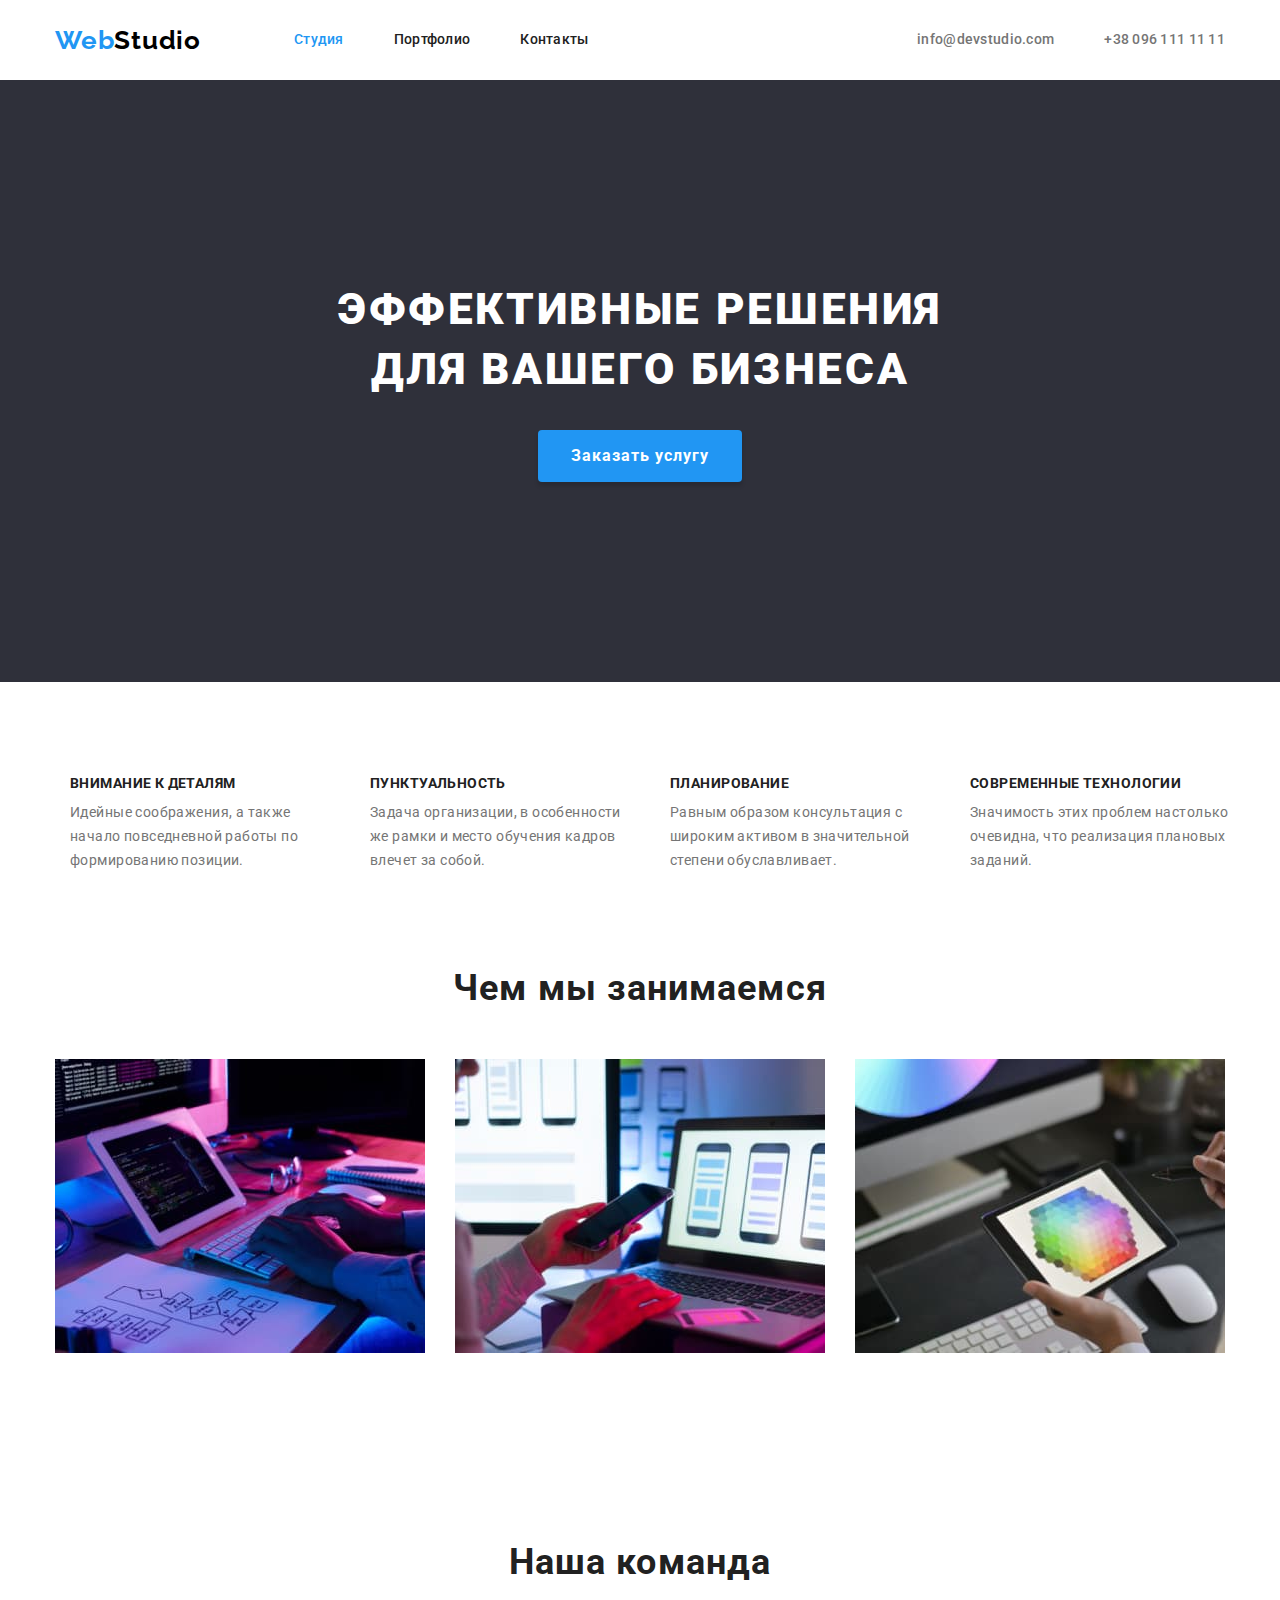
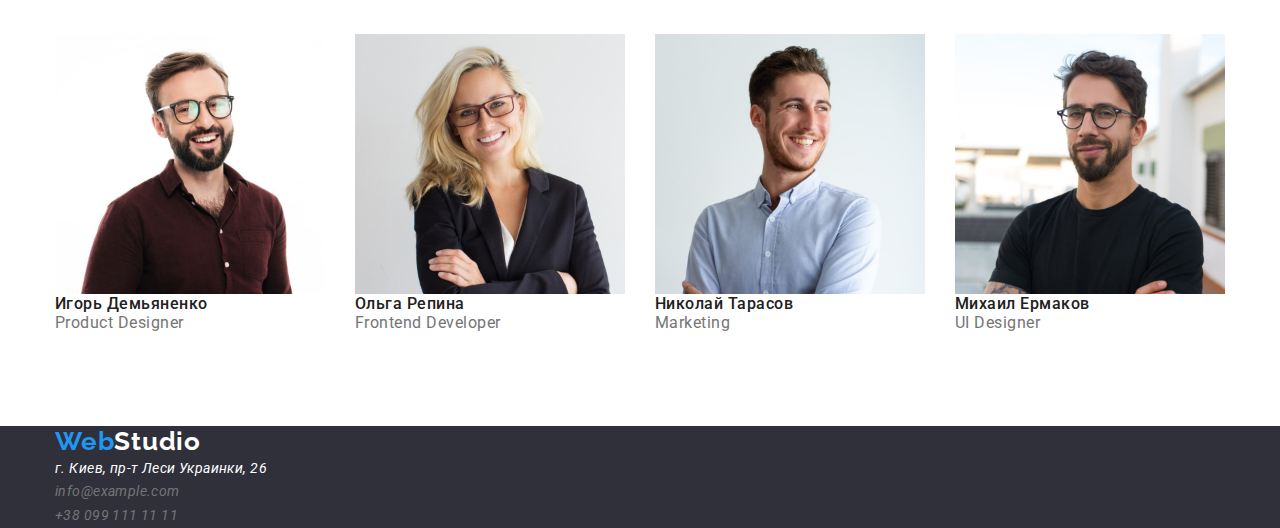
==== index.html @ 1c41a9d2 "ДЗ-3 начало начал" ====
<!DOCTYPE html>
<html lang="ru">
    <head>
        <meta charset="UTF-8">
        <meta http-equiv="X-UA-Compatible" content="IE=edge">
        <meta name="viewport" content="width=device-width, initial-scale=1.0">
        <title>WebStudio</title>
        <link rel="preconnect" href="https://fonts.gstatic.com">
        <link href="https://fonts.googleapis.com/css2?family=Raleway:wght@700&family=Roboto:wght@400;500;700;900&display=swap"
            rel="stylesheet">
        <link rel="stylesheet" href="https://cdnjs.cloudflare.com/ajax/libs/modern-normalize/1.0.0/modern-normalize.min.css">
        <link rel="stylesheet" href="./css/styles.css" />
    </head>
    <body>
        
        <!-- Голова -->
        <header class="page-header">
            <div class="container main-nav">
                <nav class="main-nav">
                    <a href="/" class="logo">
                        Web<span class="accent-logo">Studio</span>
                    </a>
                
                    <ul class="site-nav">
                        <li class="item"><a href="./index.html" class="nav-link current">Студия</a></li>
                        <li class="item"><a href="./portfolio.html" class="nav-link ">Портфолио</a></li>
                        <li class="item"><a href="" class="nav-link">Контакты</a></li>
                    </ul>
                
                </nav>  
                    <ul class="contact">
                        <li class="item"><a href="mailto:info@devstudio.com" class="nav-link">info@devstudio.com</a></li>
                        <li class="item"><a href="tel:+380961111111" class="nav-link">+38 096 111 11 11</a></li>
                    </ul>
               
            </div>
            
        </header>
        <main>
            <!-- Герой -->
            <section class="hero">
                <h1 class="hero-title">Эффективные решения<br> для вашего бизнеса</h1>
                <button type="button" class="button">Заказать услугу</button>
            </section>
        
            <!-- Особенности -->
            <section>
                <h2 hidden>Особенности</h2>
               <div class="container">
                    <ul class="feature-list container">
                        <li class="item">
                            <h3 class="title">Внимание к деталям</h3>
                            <p class="text">Идейные соображения, а также начало повседневной работы по формированию позиции.</p>
                        </li>
                        <li class="item">
                            <h3 class="title">Пунктуальность</h3>
                            <p class="text">Задача организации, в особенности же рамки и место обучения кадров влечет за собой.</p>
                        </li>
                        <li class="item">
                            <h3 class="title">Планирование</h3>
                            <p class="text">Равным образом консультация с широким активом в значительной степени обуславливает.</p>
                        </li>
                        <li class="item">
                            <h3 class="title">Современные технологии</h3>
                            <p class="text">Значимость этих проблем настолько очевидна, что реализация плановых заданий.</p>
                        </li>
                    </ul>

               </div>
                               
                </section>
            <!-- Чем мы занимаемся -->
            <section class="section">
                <div class="container">
                    <h2 class="section-title">Чем мы занимаемся</h2>
                    <ul class="client-list">
                        <li class="item">
                            <img src="./images/gallery/img1.jpg" alt="руки набирают код на клавиатуре" width="370" height="294">
                        </li>
                        <li class="item">
                            <img src="./images/gallery/img2.jpg" alt="смартфон в руке и на экране ноутбука" width="370" height="294">
                        </li>
                        <li class="item">
                            <img src="./images/gallery/img3.jpg" alt="рука вибирает цвет в программе на планшете" width="370" height="294">
                        </li>
                    </ul>

                </div>
                
            </section>
            <!-- Наша команда -->
            <section class="section">
                <div class="container">
                    <h2 class="section-title">Наша команда</h2>
                    <ul class="team">
                        <li class="item">
                            <img src="./images/team/demyanenko.jpg" alt="Игорь Демьяненко" width="270" height="260">
                            <h3 class="team-title">Игорь Демьяненко</h3>
                            <p class="text-team">Product Designer</p>
                        </li>
                        <li class="item">
                            <img src="./images/team/repina.jpg" alt="Ольга Репина" width="270" height="260">
                            <h3 class="team-title">Ольга Репина</h3>
                            <p class="text-team">Frontend Developer</p>
                        </li>
                        <li class="item">
                            <img src="./images/team/tarasov.jpg" alt="Николай Тарасов" width="270" height="260">
                            <h3 class="team-title">Николай Тарасов</h3>
                            <p class="text-team">Marketing</p>
                        </li>
                        <li class="item">
                            <img src="./images/team/ermakov.jpg" alt="Михаил Ермаков" width="270" height="260">
                            <h3 class="team-title">Михаил Ермаков</h3>
                            <p class="text-team">UI Designer</p>
                        </li>
                    </ul>

                </div>
                
            </section>
        </main>
        <!-- Подвал -->
        <footer class="page-footer">
            <div class="container">
                <a href="/" class="logo">
                    Web<span class="accent-logo-footer">Studio</span>
                </a>
                
                <address>
                    <ul class="address-nav">
                        <li>
                            <a href="https://goo.gl/maps/9KK1yusb2Qq15Eds9" target="_blank" rel="noopener noreferrer"
                                class="address-link">г. Киев, пр-т Леси
                                Украинки, 26</a>
                        </li>
                        <li>
                            <a href="mailto:info@example.com" class="nav-link">info@example.com</a>
                        </li>
                        <li>
                            <a href="tel:+380991111111" class="nav-link">+38 099 111 11 11</a>
                        </li>
                    </ul>
                
                </address>
            </div>
            
        
        
        </footer>

    
    </body>
</html>
---- css/styles.css ----
:root {
  --primary-text-color: #757575;
  --title-text-color: #212121;
  --accent-color: #2196f3;
  --second-color: #ffffff;
  --double-accent-color: #2196f3;
  --background-fon-color: #2f303a;
  --second-transparent-color: color: rgba(255, 255, 255, 0.6);
}

body {
 
  background-color: #ffffff;
  color: var(--primary-text-color);
  
  font-family: "Roboto", sans-serif;
}

.container {
  width: 1200px;
  padding-left: 15px;
  padding-right: 15px;
  margin-left: auto;
  margin-right: auto;
}

h1, h2, h3, h4, h5, h6, p {
  margin-top: 0;
  margin-bottom: 0;
}

ul, ol {
  margin-top: 0;
  margin-bottom: 0;
  padding-left: 0;

  list-style: none;
}
img {
  display: block;
}

/* logo*/
.logo {
  text-decoration: none;

  font-family: "Raleway", sans-serif;
  font-weight: 700;
  font-size: 26px;
  line-height: 1.19;
  letter-spacing: 0.03em;
  color: var(--accent-color);
}
.accent-logo {
  color: #000000;
}

/*Main-nav*/
.main-nav {
  display: flex;
  align-items: center;
 
}

/* site-nav */
.site-nav {
  display: flex;
  margin-left: 93px;
}
.site-nav .item:not(:last-child) {
margin-right: 50px;
}
.site-nav .nav-link {
  display: block;
  padding-top: 32px;
  padding-bottom: 32px;
    color: var(--title-text-color);

  text-decoration: none;

  font-weight: 500;
  font-size: 14px;
  line-height: 1.14;
  letter-spacing: 0.02em;
}
.site-nav .nav-link:hover,
.site-nav .nav-link:focus {
  color: var(--accent-color);
}
.site-nav .nav-link.current {
  color: var(--accent-color);
}

/* Contact-nav */
.contact {
  display: flex;
  margin-left: auto;
}
.contact .item + .item {
 margin-left: 50px;
} 
.contact .nav-link {
  display: block;
  padding-top: 32px;
  padding-bottom: 32px;
  text-decoration: none;

  color: var(--primary-text-color);

  font-weight: 500;
  font-size: 14px;
  line-height: 1.14;
  letter-spacing: 0.02em;
}
.contact .nav-link:hover,
.contact .nav-link:focus {
  color: var(--accent-color);
}
/* Button */
.button {
  display: inline-block;
  border: 1px solid transparent;
  padding: 10px 32px;
  min-width: 200px;
  color: var(--second-color);
  background-color: var(--accent-color);

  font-family: inherit;
  font-weight: 700;
  font-size: 16px;
  line-height: 1.87;
  align-items: center;
  letter-spacing: 0.06em;
  box-shadow: 0px 4px 4px rgba(0, 0, 0, 0.15);
  border-radius: 4px;
}
.button:hover,
.button:focus {
  color: var(--second-color);
  background-color: var(--double-accent-color);
}

.button.secondary {
  display: inline-block;
  padding: 6px 22px;
  color: var(--title-text-color);
  background-color: var(--second-color);
  border: 1px solid transparent;
 
  font-family: inherit;
  font-weight: 500;
  font-size: 16px;
  line-height: 1.62;
  text-align: center;
  letter-spacing: 0.03em;
  border-radius: 4px;
}
.button.secondary:hover,
.button.secondary:focus {
  background-color: var(--accent-color);
  color: var(--second-color);
}

/*Hero*/
.hero {
  padding-top: 200px;
  padding-bottom: 200px;
  margin-bottom: 94px;

  text-align: center;
  background: var(--background-fon-color);
}
.hero-title {
  margin-top: 0;
  margin-bottom: 30px;

  color: var(--second-color);

  font-weight: 900;
  font-size: 44px;
  line-height: 1.36;
 
  letter-spacing: 0.06em;
  text-transform: uppercase;
}

/* section */
.section {
  padding-top: 94px;
  padding-bottom: 94px;
}
.section-title {
  margin-top: 0;
  margin-bottom: 50px;
  color: var(--title-text-color);

  font-weight: 700;
  font-size: 36px;
  line-height: 1.17;
  text-align: center;
  letter-spacing: 0.03em;
}
.client-list {
  display: flex;
}
.client-list .item:not(:last-child) {
  margin-right: 30px;
}

/* Feature */
.feature-list {
  display: flex;
  flex-wrap: wrap;
 
  }
  .feature-list .item{
    width: 270px;
    margin-right: 30px;
  }
  .feature-list .item:nth-child(4n) {
    margin-right: 0;
  }
.title {
  margin-bottom: 10px;
}
.text {
  margin-top: 0;
  margin-bottom: 0;
  }
.feature-list .title {
   margin-top: 0;

  color: var(--title-text-color);

  font-weight: 700;
  font-size: 14px;
  line-height: 1.14;
  letter-spacing: 0.03em;
  text-transform: uppercase;
}
.feature-list .text {
  margin-top: 0;
  margin-bottom: 94;
  font-weight: 400;
  font-size: 14px;
  line-height: 1.71;
  letter-spacing: 0.03em;
}

/* Team*/
.team {
  display: flex;
  flex-wrap: wrap;
}
.team .item {
  width: 270px;
  margin-right: 30px;
}
.team .item:nth-child(4n) {
    margin-right: 0;
  }
.team .team-title {
  color: var(--title-text-color);

  font-weight: 500;
  font-size: 16px;
  line-height: 1.19;
  letter-spacing: 0.03em;
  margin: 0 auto;
}
.team .text-team {
  font-weight: 400;
  font-size: 16px;
  line-height: 1.19;
  letter-spacing: 0.03em;
}
/* Footer*/
.page-footer {
  background: var(--background-fon-color);
}
.accent-logo-footer {
  color: var(--second-color);
}
/*Address Footer*/
.address {
  font-style: normal;
}
.address-nav .address-link {
  color: var(--second-color);

  font-weight: 400;
  font-size: 14px;
  line-height: 1.71;
  letter-spacing: 0.03em;

text-decoration: none;
}
 .address-nav .nav-link {
  color: var(--second-transparent-color);

  font-weight: 400;
  font-size: 14px;
  line-height: 1.71;
  letter-spacing: 0.03em;

  text-decoration: none;
}
/*Портфолио*/
.filter-menu {
  display: flex;
  
}

/*Меню*/
.work {
  display: flex;
  flex-wrap: wrap;
}
.work .item {
  width: calk((100%-60px) / 3);
  margin-right: 30px;
  margin-bottom: 30px;
}
.work .item:nth-child(3n) {
  margin-right: 0;
}

.work .item:nth-last-child(-n+3) {
  margin-bottom: 0;
}
.work .work-title {
    color: var(--title-text-color);
  font-weight: 700;
  font-size: 18px;
  line-height: 2;
  letter-spacing: 0.06em;
}
.work .work-text {

font-weight: 400;
font-size: 16px;
line-height: 1.87;
letter-spacing: 0.03em;
}
/* лого #000000 */
/* основной цвет текста #212121 */
/* вторичный цвет текста #757575 */
/* белый #FFFFFF */
/* акцент #2196F3 */
/* цвет фона #ECECEC */ ;
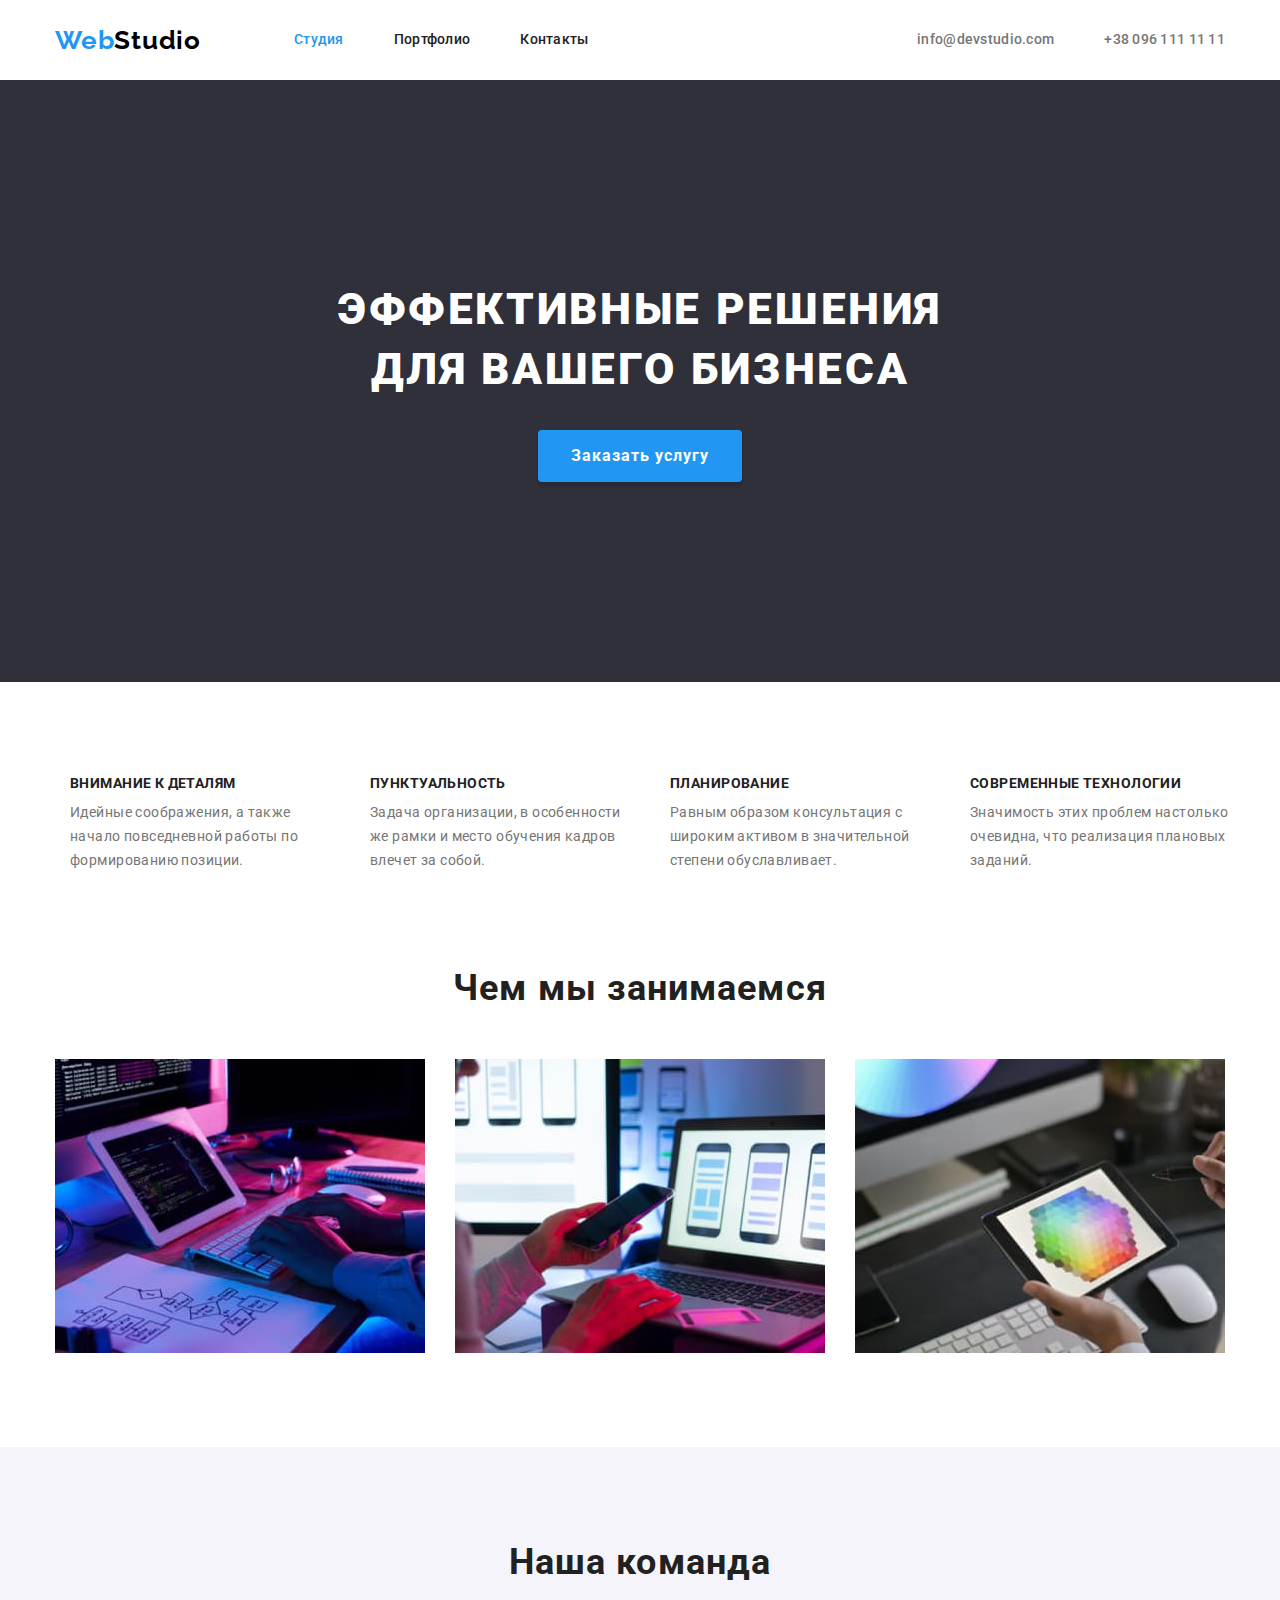
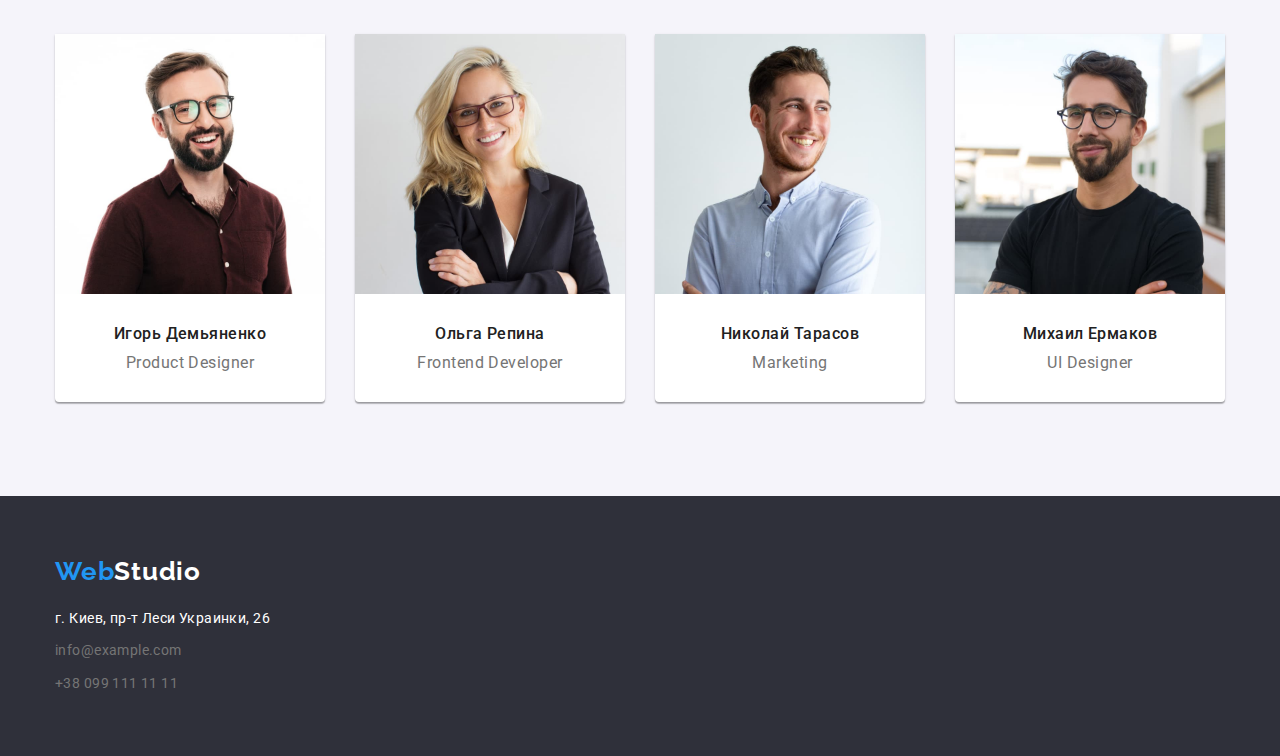
==== commit d033772e: "ДЗ-3 08.06.21" ====
--- a/index.html
+++ b/index.html
@@ -89,29 +89,46 @@
                 
             </section>
             <!-- Наша команда -->
-            <section class="section">
+            <section class="team section">
                 <div class="container">
                     <h2 class="section-title">Наша команда</h2>
-                    <ul class="team">
+                    <ul class="team-list">
                         <li class="item">
-                            <img src="./images/team/demyanenko.jpg" alt="Игорь Демьяненко" width="270" height="260">
-                            <h3 class="team-title">Игорь Демьяненко</h3>
-                            <p class="text-team">Product Designer</p>
+                            <div class="item-card">
+                                <img src="./images/team/demyanenko.jpg" alt="Игорь Демьяненко" width="270" height="260">
+                                <div class="item-card-title">
+                                    <h3 class="team-title">Игорь Демьяненко</h3>
+                                    <p class="text-team">Product Designer</p>
+                                </div>
+                            </div>
+                            
                         </li>
                         <li class="item">
-                            <img src="./images/team/repina.jpg" alt="Ольга Репина" width="270" height="260">
-                            <h3 class="team-title">Ольга Репина</h3>
-                            <p class="text-team">Frontend Developer</p>
+                            <div class="item-card">
+                                <img src="./images/team/repina.jpg" alt="Ольга Репина" width="270" height="260">
+                                <div class="item-card-title">
+                                    <h3 class="team-title">Ольга Репина</h3>
+                                    <p class="text-team">Frontend Developer</p>
+                                </div>
+                            </div>
                         </li>
                         <li class="item">
-                            <img src="./images/team/tarasov.jpg" alt="Николай Тарасов" width="270" height="260">
-                            <h3 class="team-title">Николай Тарасов</h3>
-                            <p class="text-team">Marketing</p>
+                            <div class="item-card">
+                                <img src="./images/team/tarasov.jpg" alt="Николай Тарасов" width="270" height="260">
+                                <div class="item-card-title">
+                                    <h3 class="team-title">Николай Тарасов</h3>
+                                    <p class="text-team">Marketing</p>
+                                </div>
+                            </div>
                         </li>
                         <li class="item">
-                            <img src="./images/team/ermakov.jpg" alt="Михаил Ермаков" width="270" height="260">
-                            <h3 class="team-title">Михаил Ермаков</h3>
-                            <p class="text-team">UI Designer</p>
+                            <div class="item-card">
+                                <img src="./images/team/ermakov.jpg" alt="Михаил Ермаков" width="270" height="260">
+                                <div class="item-card-title">
+                                    <h3 class="team-title">Михаил Ермаков</h3>
+                                    <p class="text-team">UI Designer</p>
+                                </div>                              
+                            </div>    
                         </li>
                     </ul>
 
@@ -126,19 +143,19 @@
                     Web<span class="accent-logo-footer">Studio</span>
                 </a>
                 
-                <address>
+                <address class="footer-address">
                     <ul class="address-nav">
-                        <li>
+                        <li class="footer-address-item">
                             <a href="https://goo.gl/maps/9KK1yusb2Qq15Eds9" target="_blank" rel="noopener noreferrer"
                                 class="address-link">г. Киев, пр-т Леси
                                 Украинки, 26</a>
                         </li>
-                        <li>
+                        <li class="footer-address-item">
                             <a href="mailto:info@example.com" class="nav-link">info@example.com</a>
                         </li>
                         <li>
                             <a href="tel:+380991111111" class="nav-link">+38 099 111 11 11</a>
-                        </li>
+                        </li class="footer-address-item">
                     </ul>
                 
                 </address>
--- a/css/styles.css
+++ b/css/styles.css
@@ -5,6 +5,7 @@
   --second-color: #ffffff;
   --double-accent-color: #2196f3;
   --background-fon-color: #2f303a;
+  --background-fon-color-team: #F5F4FA;
   --second-transparent-color: color: rgba(255, 255, 255, 0.6);
 }
 
@@ -249,43 +250,73 @@
 
 /* Team*/
 .team {
-  display: flex;
-  flex-wrap: wrap;
-}
-.team .item {
+  min-height: 648px;
+  background-color: var(--background-fon-color-team);
+
+}
+.team-list {
+  min-width: 1170px;
+  min-height: 368px;
+  display: flex;
+  justify-content: center;
+}
+.team-list .item {
   width: 270px;
   margin-right: 30px;
 }
-.team .item:nth-child(4n) {
+.item-card {
+min-width: 270px;
+box-shadow: 0px 1px 3px rgba(0, 0, 0, 0.12), 0px 1px 1px rgba(0, 0, 0, 0.14), 0px 2px 1px rgba(0, 0, 0, 0.2);
+border-radius: 0 0 4px 4px;
+background-color: var(--second-color);
+}
+.item-card-title {
+  padding-top: 30px;
+  padding-bottom: 30px;
+  text-align: center;
+}
+.team-list .item:nth-child(4n) {
     margin-right: 0;
   }
-.team .team-title {
+.team-list .team-title {
   color: var(--title-text-color);
 
   font-weight: 500;
   font-size: 16px;
   line-height: 1.19;
   letter-spacing: 0.03em;
-  margin: 0 auto;
-}
-.team .text-team {
+  margin-bottom: 10px;
+}
+.team-list .text-team {
   font-weight: 400;
   font-size: 16px;
   line-height: 1.19;
   letter-spacing: 0.03em;
+  margin: 0 auto;
 }
 /* Footer*/
 .page-footer {
+  min-height: 252px;
+  padding: 60px 0;
   background: var(--background-fon-color);
 }
 .accent-logo-footer {
   color: var(--second-color);
 }
 /*Address Footer*/
-.address {
+.footer-address {
+  font-style: inherit;
+  margin-top: 20px;
+  min-width: 231px;
+  min-height: 81px;
+}
+.address-nav {
+  min-width: 231px;
+  min-height: 81px;
+}  
+
+.address-nav .address-link {
   font-style: normal;
-}
-.address-nav .address-link {
   color: var(--second-color);
 
   font-weight: 400;
@@ -293,7 +324,7 @@
   line-height: 1.71;
   letter-spacing: 0.03em;
 
-text-decoration: none;
+  text-decoration: none;
 }
  .address-nav .nav-link {
   color: var(--second-transparent-color);
@@ -304,6 +335,9 @@
   letter-spacing: 0.03em;
 
   text-decoration: none;
+}
+.footer-address-item {
+  margin-bottom: 9px;
 }
 /*Портфолио*/
 .filter-menu {
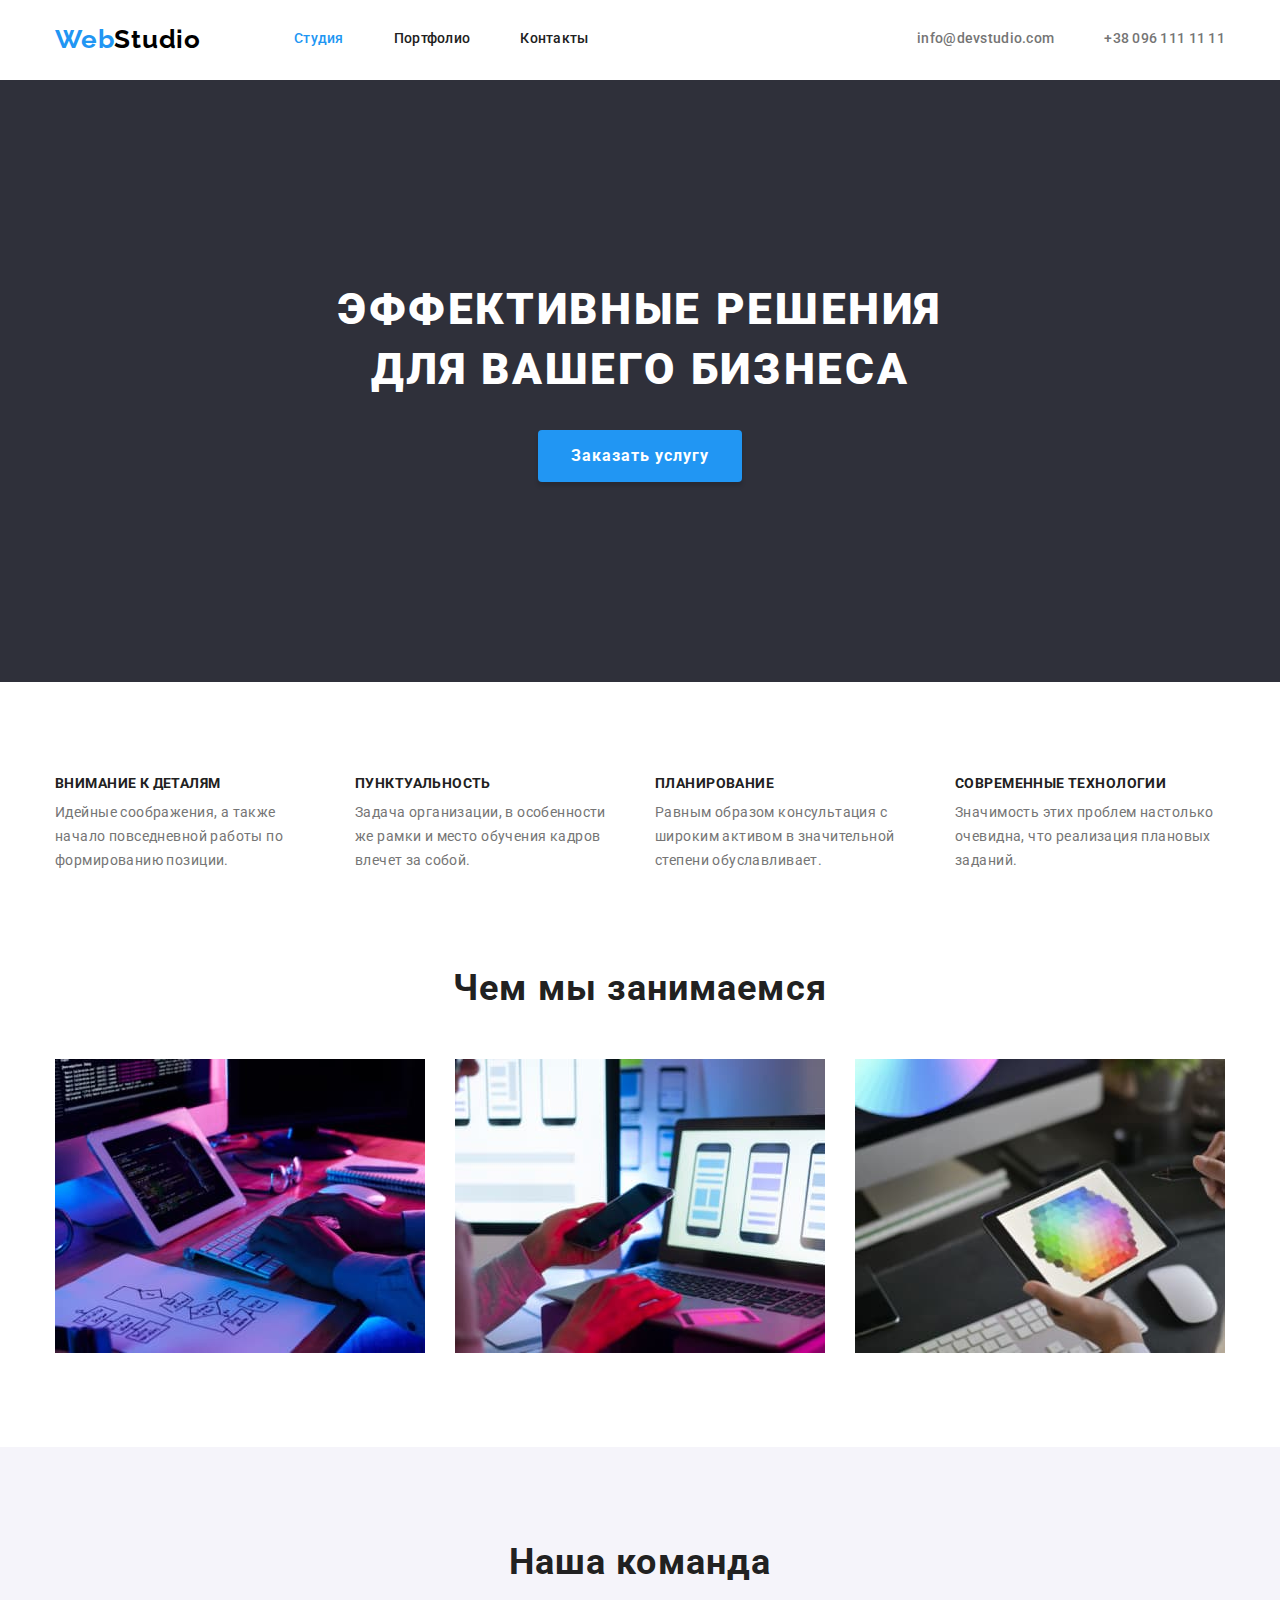
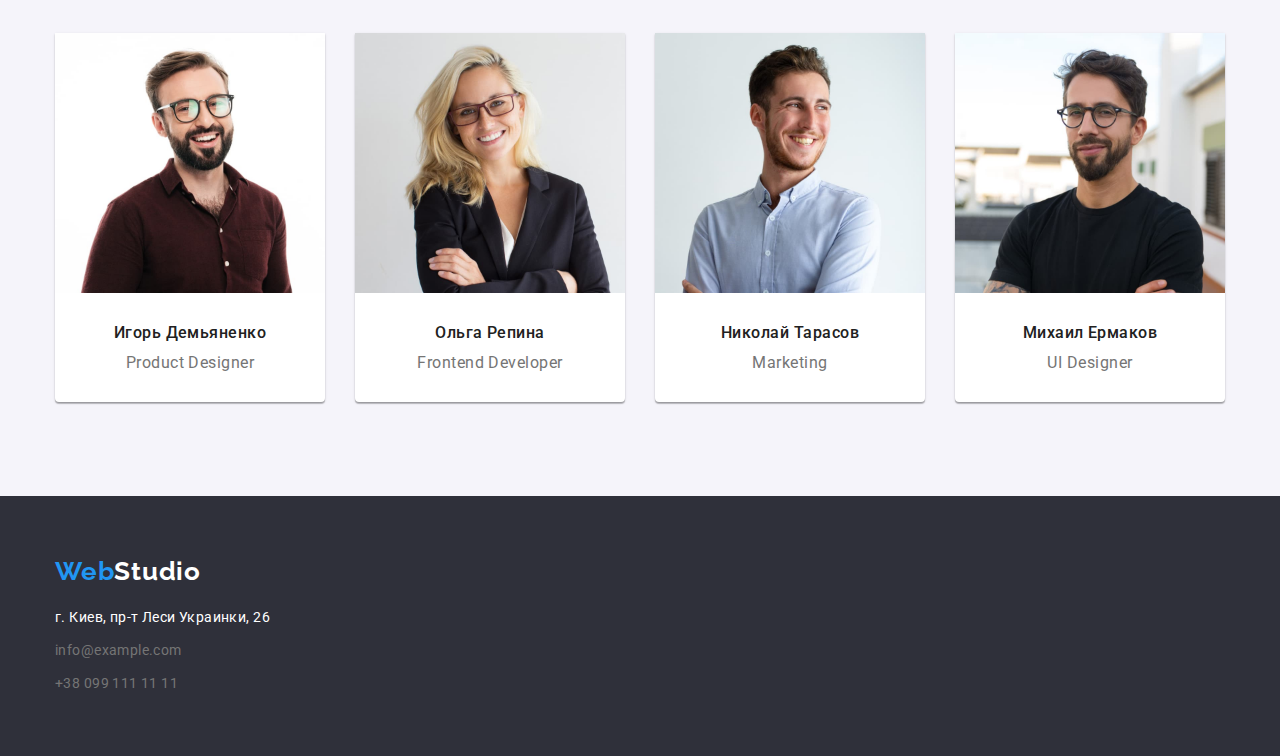
==== commit dab81be4: "ДЗ-3 Итог Исправлено!" ====
--- a/index.html
+++ b/index.html
@@ -44,10 +44,11 @@
             </section>
         
             <!-- Особенности -->
-            <section>
-                <h2 hidden>Особенности</h2>
-               <div class="container">
-                    <ul class="feature-list container">
+            <section class="features">
+
+                <div class="container">
+                    <h2 hidden>Особенности</h2>
+                    <ul class="features-list">
                         <li class="item">
                             <h3 class="title">Внимание к деталям</h3>
                             <p class="text">Идейные соображения, а также начало повседневной работы по формированию позиции.</p>
@@ -93,43 +94,38 @@
                 <div class="container">
                     <h2 class="section-title">Наша команда</h2>
                     <ul class="team-list">
-                        <li class="item">
-                            <div class="item-card">
-                                <img src="./images/team/demyanenko.jpg" alt="Игорь Демьяненко" width="270" height="260">
-                                <div class="item-card-title">
-                                    <h3 class="team-title">Игорь Демьяненко</h3>
-                                    <p class="text-team">Product Designer</p>
-                                </div>
-                            </div>
-                            
+                        <li class="item-card">
+                           <img src="./images/team/demyanenko.jpg" alt="Игорь Демьяненко" width="270" height="260">
+                            <div class="item-card-title">
+                                <h3 class="team-title">Игорь Демьяненко</h3>
+                                <p class="text-team">Product Designer</p>
+                            </div>   
                         </li>
-                        <li class="item">
-                            <div class="item-card">
-                                <img src="./images/team/repina.jpg" alt="Ольга Репина" width="270" height="260">
-                                <div class="item-card-title">
-                                    <h3 class="team-title">Ольга Репина</h3>
-                                    <p class="text-team">Frontend Developer</p>
-                                </div>
+
+                        <li class="item-card">
+                            <img src="./images/team/repina.jpg" alt="Ольга Репина" width="270" height="260">
+                            <div class="item-card-title">
+                                <h3 class="team-title">Ольга Репина</h3>
+                                <p class="text-team">Frontend Developer</p>
                             </div>
                         </li>
-                        <li class="item">
-                            <div class="item-card">
-                                <img src="./images/team/tarasov.jpg" alt="Николай Тарасов" width="270" height="260">
-                                <div class="item-card-title">
-                                    <h3 class="team-title">Николай Тарасов</h3>
-                                    <p class="text-team">Marketing</p>
-                                </div>
+
+                        <li class="item-card">
+                            <img src="./images/team/tarasov.jpg" alt="Николай Тарасов" width="270" height="260">
+                            <div class="item-card-title">
+                                <h3 class="team-title">Николай Тарасов</h3>
+                                <p class="text-team">Marketing</p>
                             </div>
                         </li>
-                        <li class="item">
-                            <div class="item-card">
-                                <img src="./images/team/ermakov.jpg" alt="Михаил Ермаков" width="270" height="260">
-                                <div class="item-card-title">
-                                    <h3 class="team-title">Михаил Ермаков</h3>
-                                    <p class="text-team">UI Designer</p>
-                                </div>                              
-                            </div>    
+
+                        <li class="item-card">
+                            <img src="./images/team/ermakov.jpg" alt="Михаил Ермаков" width="270" height="260">
+                            <div class="item-card-title">
+                                <h3 class="team-title">Михаил Ермаков</h3>
+                                <p class="text-team">UI Designer</p>
+                            </div>                              
                         </li>
+                        
                     </ul>
 
                 </div>
--- a/css/styles.css
+++ b/css/styles.css
@@ -7,6 +7,7 @@
   --background-fon-color: #2f303a;
   --background-fon-color-team: #F5F4FA;
   --second-transparent-color: color: rgba(255, 255, 255, 0.6);
+  --portfolio-border-color-: #EEEEEE;
 }
 
 body {
@@ -39,6 +40,7 @@
 }
 img {
   display: block;
+  max-width: 100%;
 }
 
 /* logo*/
@@ -60,7 +62,12 @@
 .main-nav {
   display: flex;
   align-items: center;
- 
+ }
+
+/*Page-heder*/
+.page-header {
+  padding-top: 24px;
+  padding-bottom: 25px;
 }
 
 /* site-nav */
@@ -73,9 +80,8 @@
 }
 .site-nav .nav-link {
   display: block;
-  padding-top: 32px;
-  padding-bottom: 32px;
-    color: var(--title-text-color);
+
+  color: var(--title-text-color);
 
   text-decoration: none;
 
@@ -102,8 +108,6 @@
 } 
 .contact .nav-link {
   display: block;
-  padding-top: 32px;
-  padding-bottom: 32px;
   text-decoration: none;
 
   color: var(--primary-text-color);
@@ -141,11 +145,11 @@
   background-color: var(--double-accent-color);
 }
 
-.button.secondary {
+.button-secondary {
   display: inline-block;
   padding: 6px 22px;
   color: var(--title-text-color);
-  background-color: var(--second-color);
+  background-color: var(--background-fon-color-team);
   border: 1px solid transparent;
  
   font-family: inherit;
@@ -156,8 +160,8 @@
   letter-spacing: 0.03em;
   border-radius: 4px;
 }
-.button.secondary:hover,
-.button.secondary:focus {
+.button-secondary:hover,
+.button-secondary:focus {
   background-color: var(--accent-color);
   color: var(--second-color);
 }
@@ -166,8 +170,6 @@
 .hero {
   padding-top: 200px;
   padding-bottom: 200px;
-  margin-bottom: 94px;
-
   text-align: center;
   background: var(--background-fon-color);
 }
@@ -208,17 +210,20 @@
   margin-right: 30px;
 }
 
-/* Feature */
-.feature-list {
+/* Features */
+.features {
+  padding-top: 94px;
+}
+.features-list {
   display: flex;
   flex-wrap: wrap;
  
   }
-  .feature-list .item{
+  .features-list .item{
     width: 270px;
     margin-right: 30px;
   }
-  .feature-list .item:nth-child(4n) {
+  .features-list .item:nth-child(4n) {
     margin-right: 0;
   }
 .title {
@@ -228,7 +233,7 @@
   margin-top: 0;
   margin-bottom: 0;
   }
-.feature-list .title {
+.features-list .title {
    margin-top: 0;
 
   color: var(--title-text-color);
@@ -239,7 +244,7 @@
   letter-spacing: 0.03em;
   text-transform: uppercase;
 }
-.feature-list .text {
+.features-list .text {
   margin-top: 0;
   margin-bottom: 94;
   font-weight: 400;
@@ -250,9 +255,7 @@
 
 /* Team*/
 .team {
-  min-height: 648px;
   background-color: var(--background-fon-color-team);
-
 }
 .team-list {
   min-width: 1170px;
@@ -260,12 +263,11 @@
   display: flex;
   justify-content: center;
 }
-.team-list .item {
+.team-list .item-card {
   width: 270px;
   margin-right: 30px;
 }
 .item-card {
-min-width: 270px;
 box-shadow: 0px 1px 3px rgba(0, 0, 0, 0.12), 0px 1px 1px rgba(0, 0, 0, 0.14), 0px 2px 1px rgba(0, 0, 0, 0.2);
 border-radius: 0 0 4px 4px;
 background-color: var(--second-color);
@@ -275,7 +277,7 @@
   padding-bottom: 30px;
   text-align: center;
 }
-.team-list .item:nth-child(4n) {
+.team-list .item-card:nth-child(4n) {
     margin-right: 0;
   }
 .team-list .team-title {
@@ -340,41 +342,67 @@
   margin-bottom: 9px;
 }
 /*Портфолио*/
+.portfolio {
+  padding-top: 94px;
+  padding-bottom: 94px;
+}
+
 .filter-menu {
   display: flex;
-  
-}
+  justify-content: center;
+  margin-bottom: 34px;
+ 
+}
+.filter-menu-item:not(:last-child) {
+  margin-right: 8px;
+}
+
+
 
 /*Меню*/
 .work {
   display: flex;
   flex-wrap: wrap;
-}
-.work .item {
-  width: calk((100%-60px) / 3);
-  margin-right: 30px;
-  margin-bottom: 30px;
-}
-.work .item:nth-child(3n) {
-  margin-right: 0;
-}
-
-.work .item:nth-last-child(-n+3) {
-  margin-bottom: 0;
-}
-.work .work-title {
-    color: var(--title-text-color);
+  margin-left: -30px;
+  margin-top: -30px;
+
+}
+
+/*.work-item {
+  outline: 1px solid var(--portfolio-border-color-);
+}*/
+
+.work > .work-item {
+  flex-basis: calc(100% / 3 - 30px);
+  margin-left: 30px;
+  margin-top: 30px;
+}
+
+.work .work-name {
+  color: var(--title-text-color);
   font-weight: 700;
   font-size: 18px;
   line-height: 2;
   letter-spacing: 0.06em;
 }
+
 .work .work-text {
 
 font-weight: 400;
 font-size: 16px;
 line-height: 1.87;
 letter-spacing: 0.03em;
+}
+
+.work-title {
+  padding: 20px 24px;
+  border-right: 1px solid var(--portfolio-border-color-);
+  border-bottom: 1px solid var(--portfolio-border-color-);
+  border-left: 1px solid var(--portfolio-border-color-);
+}
+
+.work-text {
+  margin-top: 4px;
 }
 /* лого #000000 */
 /* основной цвет текста #212121 */
